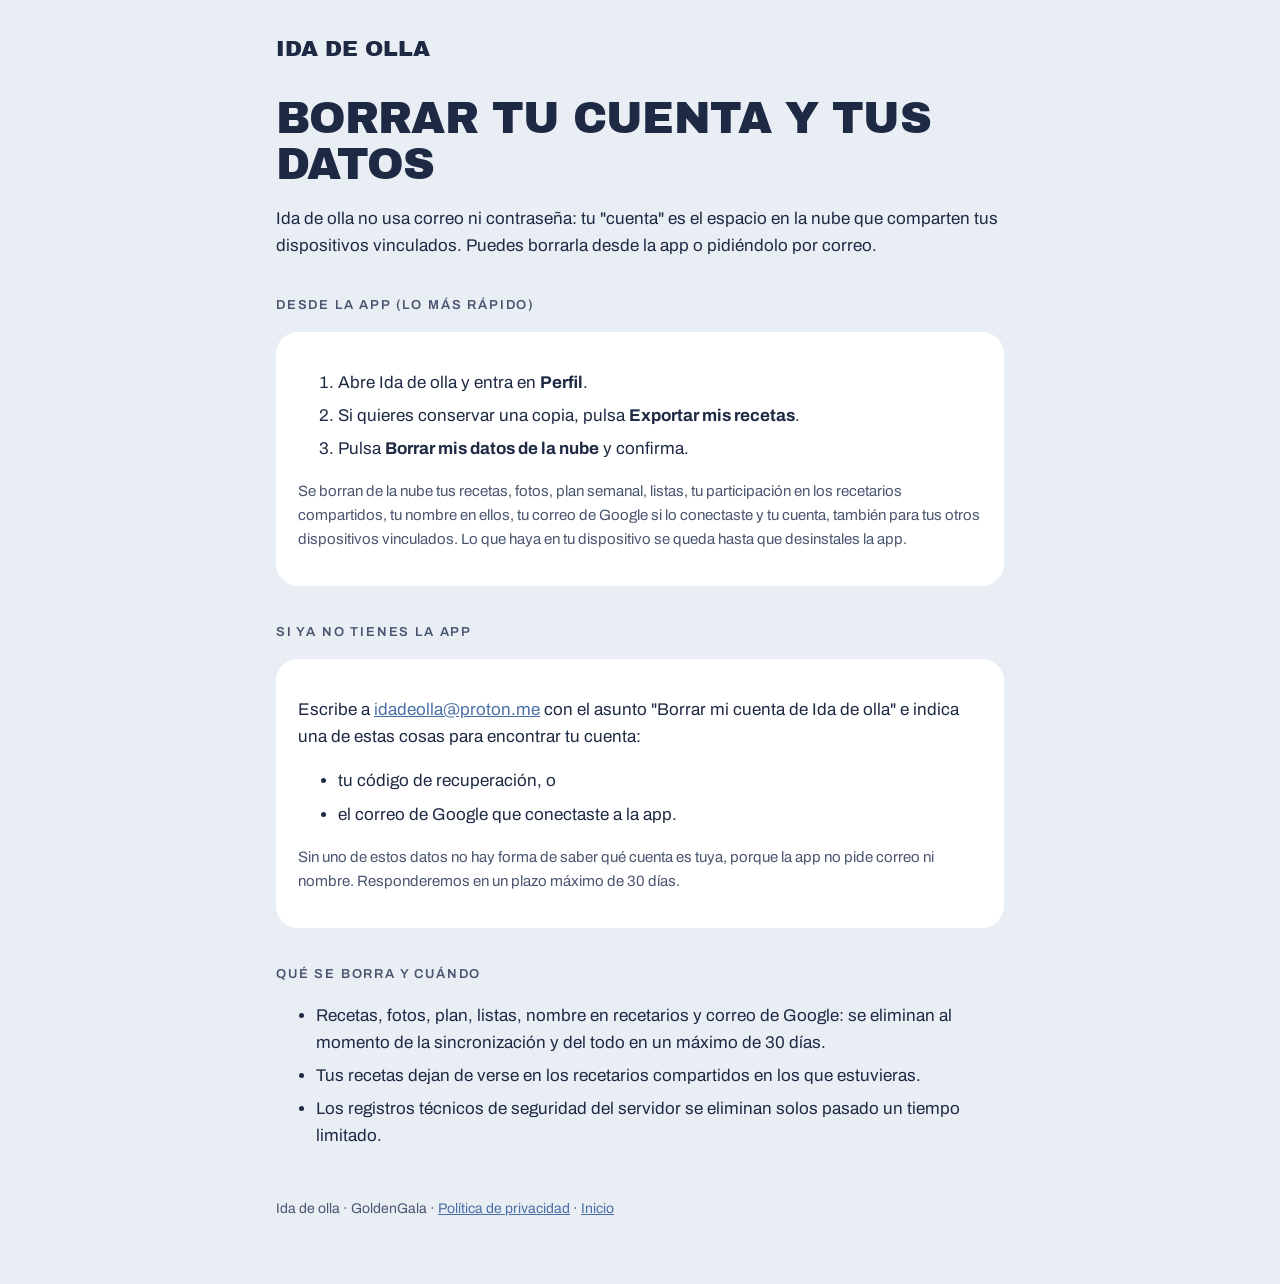
==== borrar-cuenta.html @ aeb2d6e0 "Web de Ida de olla: portada, privacidad y borrar la cuenta Co-Authored-By: Claude Opus 5.5 <noreply@" ====
<!doctype html>
<html lang="es">
<head>
<meta charset="utf-8">
<meta name="viewport" content="width=device-width, initial-scale=1">
<title>Borrar tu cuenta · Ida de olla</title>
<meta name="description" content="Cómo borrar tu cuenta y tus datos de Ida de olla.">
<link rel="stylesheet" href="estilo.css">
</head>
<body>
<main>
  <header><a href="./">Ida de olla</a></header>

  <h1>Borrar tu cuenta y tus datos</h1>
  <p>Ida de olla no usa correo ni contraseña: tu "cuenta" es el espacio en la nube que comparten tus
  dispositivos vinculados. Puedes borrarla desde la app o pidiéndolo por correo.</p>

  <h2>Desde la app (lo más rápido)</h2>
  <div class="tarjeta">
    <ol>
      <li>Abre Ida de olla y entra en <strong>Perfil</strong>.</li>
      <li>Si quieres conservar una copia, pulsa <strong>Exportar mis recetas</strong>.</li>
      <li>Pulsa <strong>Borrar mis datos de la nube</strong> y confirma.</li>
    </ol>
    <p class="nota">Se borran de la nube tus recetas, fotos, plan semanal, listas, tu participación en los recetarios
    compartidos, tu nombre en ellos, tu correo de Google si lo conectaste y tu cuenta, también para
    tus otros dispositivos vinculados. Lo que haya en tu dispositivo se queda hasta que desinstales la
    app.</p>
  </div>

  <h2>Si ya no tienes la app</h2>
  <div class="tarjeta">
    <p>Escribe a <a href="mailto:idadeolla@proton.me?subject=Borrar%20mi%20cuenta%20de%20Ida%20de%20olla">idadeolla@proton.me</a>
    con el asunto "Borrar mi cuenta de Ida de olla" e indica una de estas cosas para encontrar tu cuenta:</p>
    <ul>
      <li>tu código de recuperación, o</li>
      <li>el correo de Google que conectaste a la app.</li>
    </ul>
    <p class="nota">Sin uno de estos datos no hay forma de saber qué cuenta es tuya, porque la app no pide
    correo ni nombre. Responderemos en un plazo máximo de 30 días.</p>
  </div>

  <h2>Qué se borra y cuándo</h2>
  <ul>
    <li>Recetas, fotos, plan, listas, nombre en recetarios y correo de Google: se eliminan al momento de
    la sincronización y del todo en un máximo de 30 días.</li>
    <li>Tus recetas dejan de verse en los recetarios compartidos en los que estuvieras.</li>
    <li>Los registros técnicos de seguridad del servidor se eliminan solos pasado un tiempo limitado.</li>
  </ul>

  <footer>Ida de olla · GoldenGala · <a href="privacidad.html">Política de privacidad</a> ·
  <a href="./">Inicio</a></footer>
</main>
</body>
</html>
---- estilo.css ----
/* Web de Ida de olla: sistema de diseño "Niebla". */
@import url('https://fonts.googleapis.com/css2?family=Archivo+Black&family=Archivo:wght@400;600&display=swap');

:root {
  --bruma: #e9eef5;
  --nube: #cfdaea;
  --pizarra: #4a6fa5;
  --albaricoque: #f2a65a;
  --marino: #1e2a44;
  --gris: #4a5670;
  --blanco: #ffffff;
}

* { box-sizing: border-box; }

body {
  margin: 0;
  background: var(--bruma);
  color: var(--marino);
  font-family: 'Archivo', system-ui, sans-serif;
  font-size: 17px;
  line-height: 1.6;
}

main {
  max-width: 760px;
  margin: 0 auto;
  padding: 32px 16px 64px;
}

header a {
  font-family: 'Archivo Black', 'Arial Black', sans-serif;
  text-transform: uppercase;
  color: var(--marino);
  text-decoration: none;
  font-size: 22px;
}

h1 {
  font-family: 'Archivo Black', 'Arial Black', sans-serif;
  font-weight: 400;
  text-transform: uppercase;
  letter-spacing: -0.02em;
  line-height: 1.05;
  font-size: clamp(30px, 6vw, 44px);
  margin: 28px 0 8px;
}

h2 {
  font-size: 13px;
  font-weight: 600;
  letter-spacing: 0.14em;
  text-transform: uppercase;
  color: var(--gris);
  margin: 36px 0 8px;
}

.tarjeta {
  background: var(--blanco);
  border-radius: 22px;
  padding: 20px 22px;
  margin: 16px 0;
}

.nota { color: var(--gris); font-size: 15px; }

a { color: var(--pizarra); }

.boton {
  display: inline-block;
  background: var(--marino);
  color: var(--blanco);
  border-radius: 18px;
  padding: 14px 22px;
  text-decoration: none;
  font-weight: 600;
  margin: 6px 8px 6px 0;
}

.boton::before { content: '› '; color: var(--albaricoque); }

ol li, ul li { margin: 6px 0; }

table { border-collapse: collapse; width: 100%; font-size: 15px; }
th, td { text-align: left; padding: 8px 6px; border-bottom: 1px solid var(--bruma); vertical-align: top; }
th { color: var(--gris); font-weight: 600; }

footer { margin-top: 48px; color: var(--gris); font-size: 14px; }
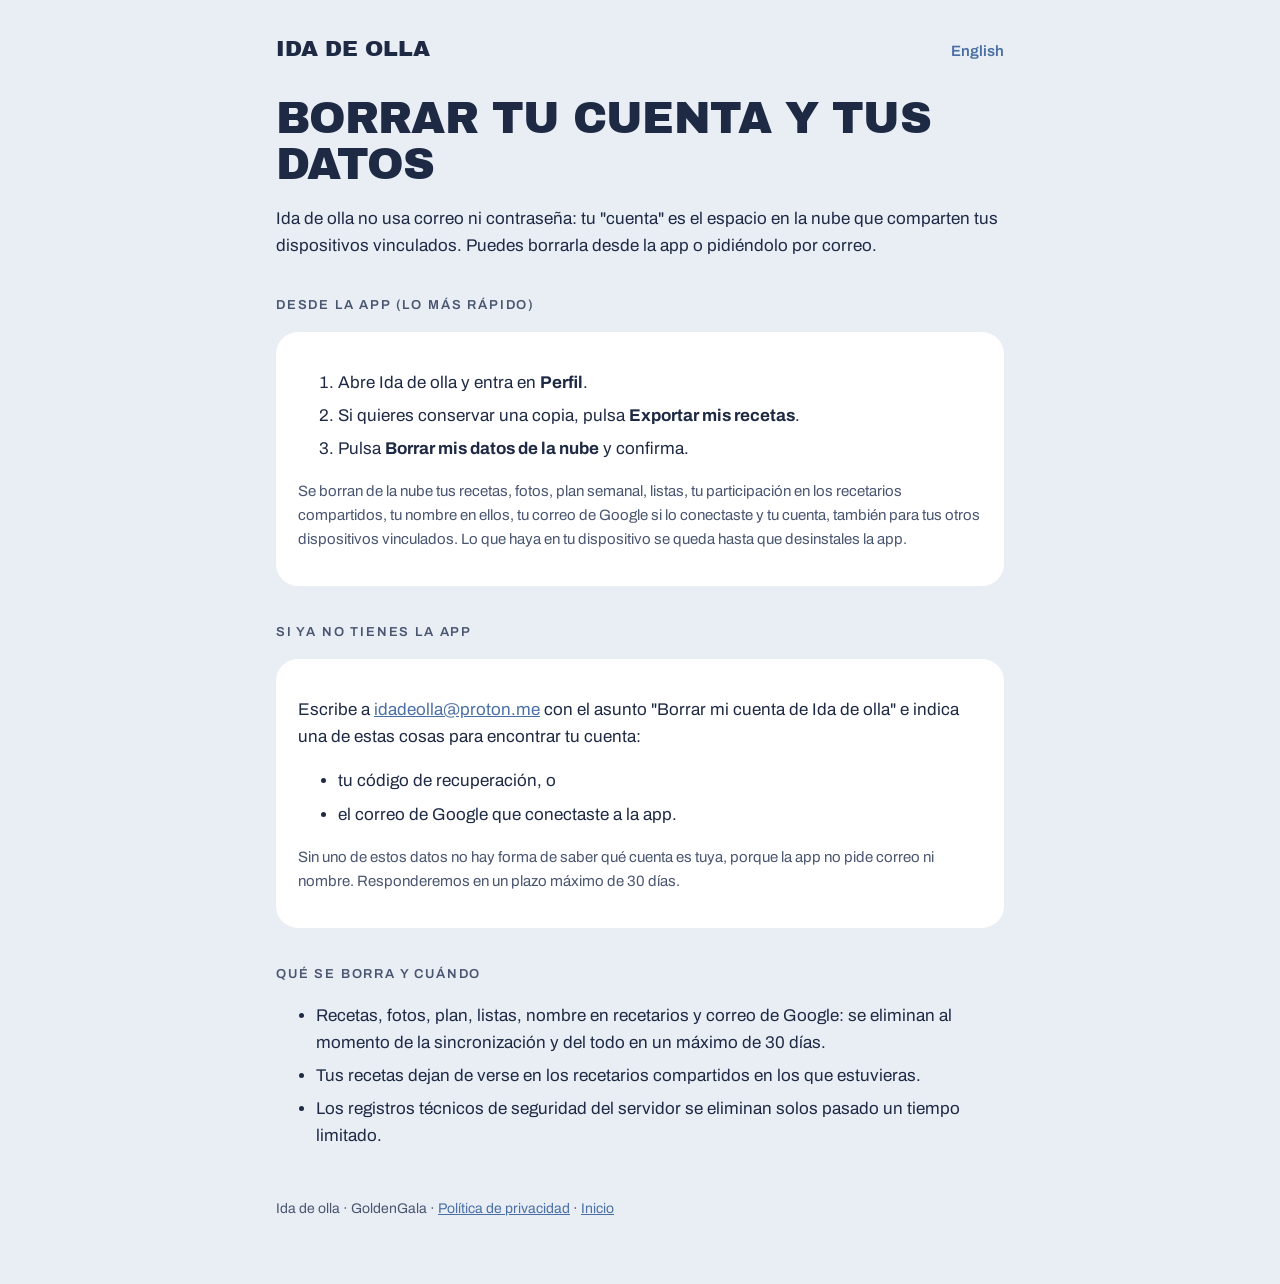
==== commit 737c6aaa: "Versión en inglés de la web (portada, privacidad y borrar la cuenta) y enlace entre idiomas Co-Autho" ====
--- a/borrar-cuenta.html
+++ b/borrar-cuenta.html
@@ -5,11 +5,13 @@
 <meta name="viewport" content="width=device-width, initial-scale=1">
 <title>Borrar tu cuenta · Ida de olla</title>
 <meta name="description" content="Cómo borrar tu cuenta y tus datos de Ida de olla.">
+<link rel="alternate" hreflang="es" href="https://goldengala.github.io/ida-de-olla-web/borrar-cuenta.html">
+<link rel="alternate" hreflang="en" href="https://goldengala.github.io/ida-de-olla-web/en/delete-account.html">
 <link rel="stylesheet" href="estilo.css">
 </head>
 <body>
 <main>
-  <header><a href="./">Ida de olla</a></header>
+  <header><a href="./">Ida de olla</a> <a class="idioma" href="en/delete-account.html" lang="en">English</a></header>
 
   <h1>Borrar tu cuenta y tus datos</h1>
   <p>Ida de olla no usa correo ni contraseña: tu "cuenta" es el espacio en la nube que comparten tus
--- a/estilo.css
+++ b/estilo.css
@@ -85,4 +85,19 @@
 th, td { text-align: left; padding: 8px 6px; border-bottom: 1px solid var(--bruma); vertical-align: top; }
 th { color: var(--gris); font-weight: 600; }
 
+header {
+  display: flex;
+  justify-content: space-between;
+  align-items: baseline;
+  gap: 16px;
+}
+
+header a.idioma {
+  font-family: 'Archivo', system-ui, sans-serif;
+  text-transform: none;
+  font-size: 15px;
+  font-weight: 600;
+  color: var(--pizarra);
+}
+
 footer { margin-top: 48px; color: var(--gris); font-size: 14px; }
